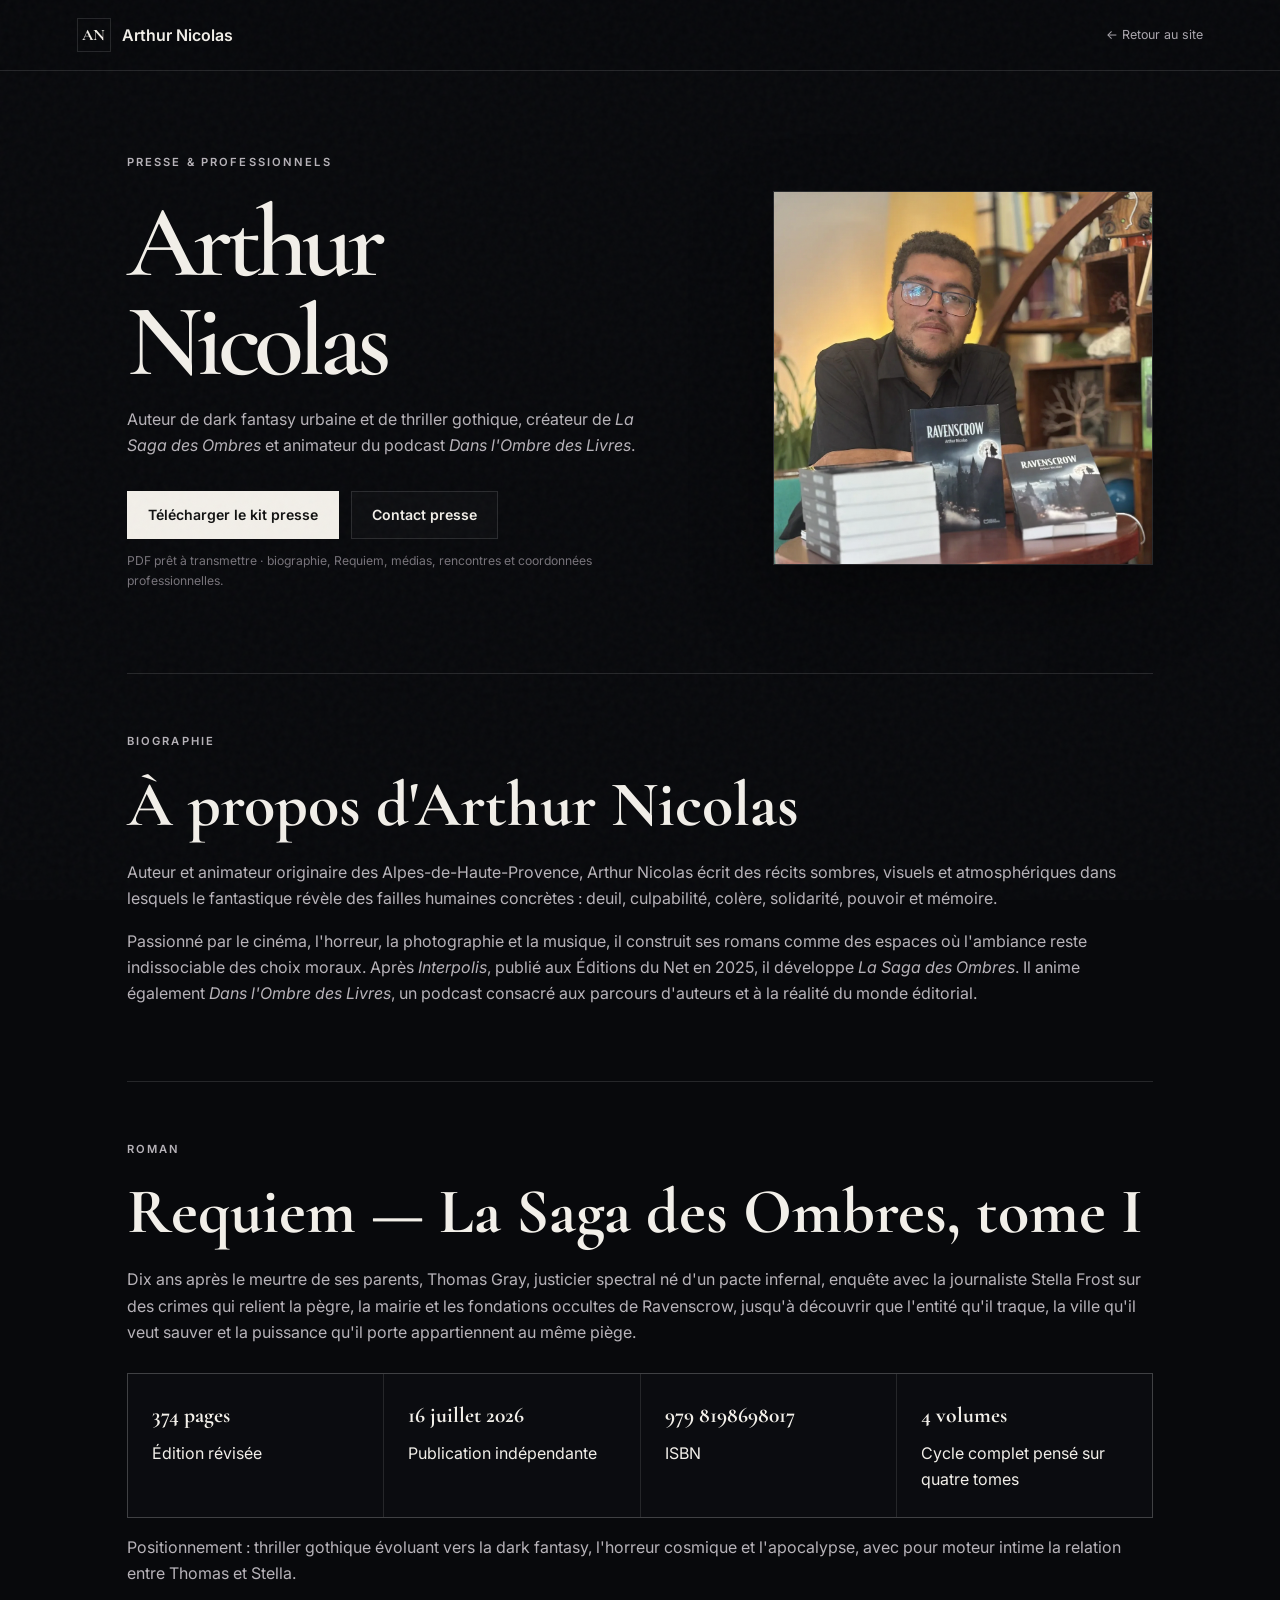
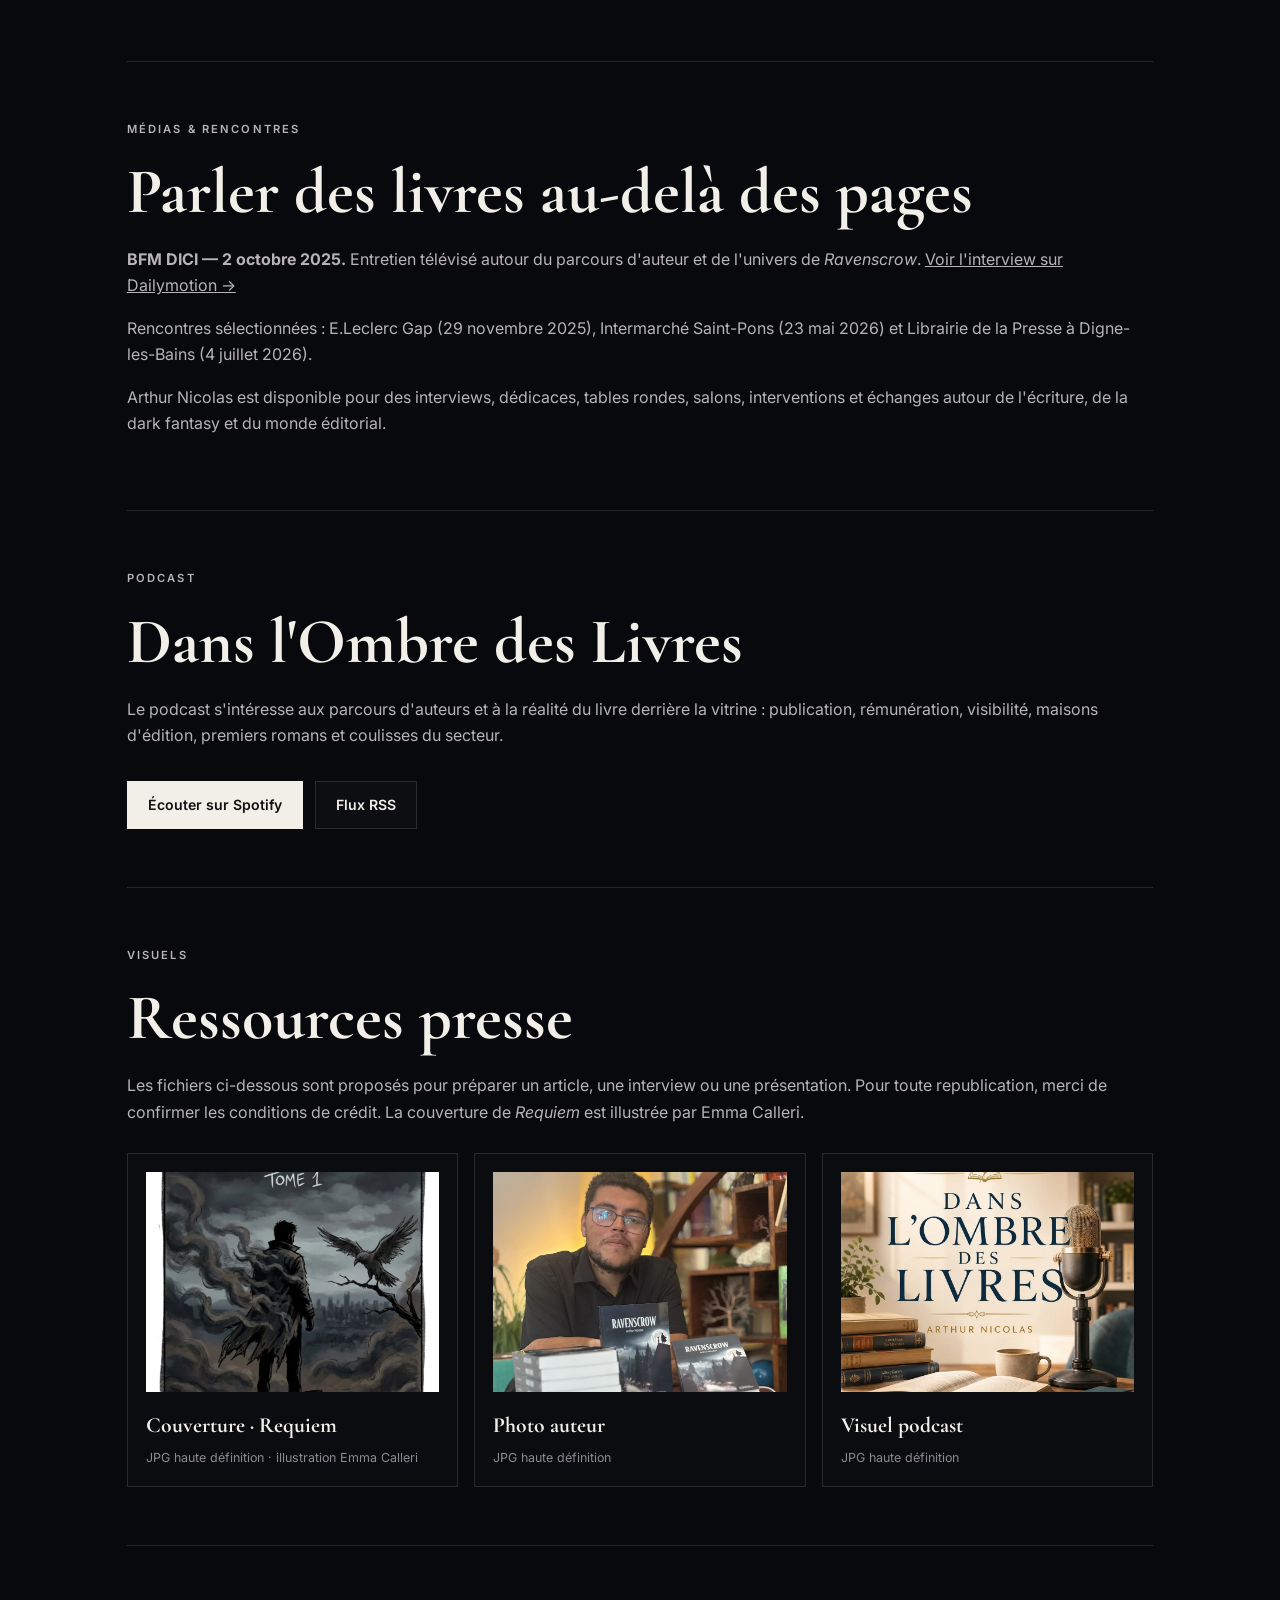
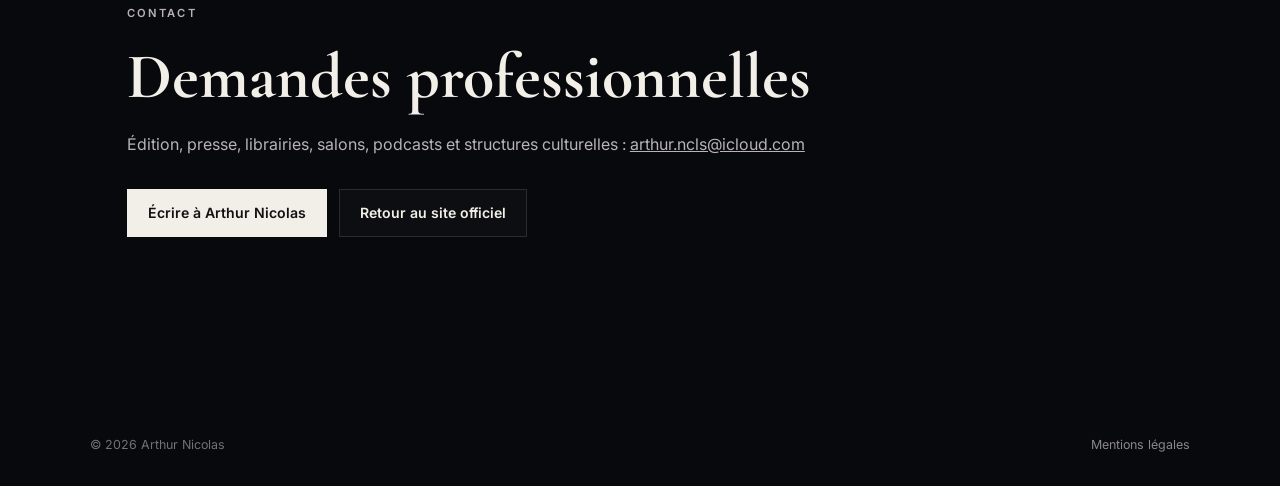
==== presse.html @ 440e4a22 "Ajoute l’espace presse et les visuels professionnels" ====
<!doctype html>
<html lang="fr">
<head>
  <meta charset="utf-8">
  <meta name="viewport" content="width=device-width,initial-scale=1">
  <meta name="theme-color" content="#08090c">
  <meta name="description" content="Espace presse et professionnel d'Arthur Nicolas : biographie, Requiem, kit presse, visuels et contact.">
  <meta name="robots" content="index,follow">
  <link rel="canonical" href="https://arthurncls.github.io/presse.html">
  <meta property="og:locale" content="fr_FR">
  <meta property="og:type" content="website">
  <meta property="og:title" content="Arthur Nicolas — Presse & professionnels">
  <meta property="og:description" content="Kit presse, biographie, informations sur Requiem, médias et visuels HD.">
  <meta property="og:image" content="https://arthurncls.github.io/assets/social/arthur-nicolas-og.jpg">
  <meta property="og:url" content="https://arthurncls.github.io/presse.html">
  <title>Arthur Nicolas — Presse & professionnels</title>
  <link rel="icon" href="favicon.svg" type="image/svg+xml">
  <link rel="preconnect" href="https://fonts.googleapis.com">
  <link rel="preconnect" href="https://fonts.gstatic.com" crossorigin>
  <link href="https://fonts.googleapis.com/css2?family=Cormorant+Garamond:wght@500;600;700&family=Inter:wght@400;500;600&display=swap" rel="stylesheet">
  <link rel="stylesheet" href="styles.css">
</head>
<body class="subpage">
  <div class="grain" aria-hidden="true"></div>
  <header class="subpage-header">
    <a class="brand" href="index.html"><span class="monogram">AN</span><span>Arthur Nicolas</span></a>
    <a class="back-link" href="index.html#presse">← Retour au site</a>
  </header>

  <main class="press-page">
    <div class="press-hero">
      <div>
        <p class="eyebrow">Presse & professionnels</p>
        <h1>Arthur<br>Nicolas</h1>
        <p>Auteur de dark fantasy urbaine et de thriller gothique, créateur de <em>La Saga des Ombres</em> et animateur du podcast <em>Dans l'Ombre des Livres</em>.</p>
        <div class="actions">
          <a class="button button-light" href="assets/presse/kit-presse-arthur-nicolas.pdf" download>Télécharger le kit presse</a>
          <a class="button button-line" href="mailto:arthur.ncls@icloud.com?subject=Presse%20-%20Arthur%20Nicolas">Contact presse</a>
        </div>
        <p class="download-note">PDF prêt à transmettre · biographie, Requiem, médias, rencontres et coordonnées professionnelles.</p>
      </div>
      <img src="assets/photos/arthur-author-ravenscrow.webp" alt="Arthur Nicolas avec des exemplaires de Ravenscrow">
    </div>

    <section>
      <p class="eyebrow">Biographie</p>
      <h2>À propos d'Arthur Nicolas</h2>
      <p>Auteur et animateur originaire des Alpes-de-Haute-Provence, Arthur Nicolas écrit des récits sombres, visuels et atmosphériques dans lesquels le fantastique révèle des failles humaines concrètes : deuil, culpabilité, colère, solidarité, pouvoir et mémoire.</p>
      <p>Passionné par le cinéma, l'horreur, la photographie et la musique, il construit ses romans comme des espaces où l'ambiance reste indissociable des choix moraux. Après <em>Interpolis</em>, publié aux Éditions du Net en 2025, il développe <em>La Saga des Ombres</em>. Il anime également <em>Dans l'Ombre des Livres</em>, un podcast consacré aux parcours d'auteurs et à la réalité du monde éditorial.</p>
    </section>

    <section>
      <p class="eyebrow">Roman</p>
      <h2>Requiem — La Saga des Ombres, tome I</h2>
      <p>Dix ans après le meurtre de ses parents, Thomas Gray, justicier spectral né d'un pacte infernal, enquête avec la journaliste Stella Frost sur des crimes qui relient la pègre, la mairie et les fondations occultes de Ravenscrow, jusqu'à découvrir que l'entité qu'il traque, la ville qu'il veut sauver et la puissance qu'il porte appartiennent au même piège.</p>
      <div class="press-facts">
        <div><strong>374 pages</strong><span>Édition révisée</span></div>
        <div><strong>16 juillet 2026</strong><span>Publication indépendante</span></div>
        <div><strong>979 8198698017</strong><span>ISBN</span></div>
        <div><strong>4 volumes</strong><span>Cycle complet pensé sur quatre tomes</span></div>
      </div>
      <p>Positionnement : thriller gothique évoluant vers la dark fantasy, l'horreur cosmique et l'apocalypse, avec pour moteur intime la relation entre Thomas et Stella.</p>
    </section>

    <section>
      <p class="eyebrow">Médias & rencontres</p>
      <h2>Parler des livres au-delà des pages</h2>
      <p><strong>BFM DICI — 2 octobre 2025.</strong> Entretien télévisé autour du parcours d'auteur et de l'univers de <em>Ravenscrow</em>. <a href="https://www.dailymotion.com/video/x9rkasw" target="_blank" rel="noreferrer">Voir l'interview sur Dailymotion →</a></p>
      <p>Rencontres sélectionnées : E.Leclerc Gap (29 novembre 2025), Intermarché Saint-Pons (23 mai 2026) et Librairie de la Presse à Digne-les-Bains (4 juillet 2026).</p>
      <p>Arthur Nicolas est disponible pour des interviews, dédicaces, tables rondes, salons, interventions et échanges autour de l'écriture, de la dark fantasy et du monde éditorial.</p>
    </section>

    <section>
      <p class="eyebrow">Podcast</p>
      <h2>Dans l'Ombre des Livres</h2>
      <p>Le podcast s'intéresse aux parcours d'auteurs et à la réalité du livre derrière la vitrine : publication, rémunération, visibilité, maisons d'édition, premiers romans et coulisses du secteur.</p>
      <div class="actions">
        <a class="button button-light" href="https://open.spotify.com/show/033r9RLPAxfJIBCkVPx3eZ" target="_blank" rel="noreferrer">Écouter sur Spotify</a>
        <a class="button button-line" href="https://anchor.fm/s/11343344c/podcast/rss" target="_blank" rel="noreferrer">Flux RSS</a>
      </div>
    </section>

    <section>
      <p class="eyebrow">Visuels</p>
      <h2>Ressources presse</h2>
      <p>Les fichiers ci-dessous sont proposés pour préparer un article, une interview ou une présentation. Pour toute republication, merci de confirmer les conditions de crédit. La couverture de <em>Requiem</em> est illustrée par Emma Calleri.</p>
      <div class="asset-grid">
        <a class="asset-card" href="assets/requiem-cover.jpg" target="_blank">
          <img src="assets/books/requiem.webp" alt="Couverture de Requiem">
          <strong>Couverture · Requiem</strong>
          <span>JPG haute définition · illustration Emma Calleri</span>
        </a>
        <a class="asset-card" href="assets/photos/arthur-author-ravenscrow.jpg" target="_blank">
          <img src="assets/photos/arthur-author-ravenscrow.webp" alt="Portrait d'Arthur Nicolas avec Ravenscrow">
          <strong>Photo auteur</strong>
          <span>JPG haute définition</span>
        </a>
        <a class="asset-card" href="assets/photos/podcast-dans-ombre-livres.jpg" target="_blank">
          <img src="assets/photos/podcast-dans-ombre-livres.webp" alt="Visuel Dans l'Ombre des Livres">
          <strong>Visuel podcast</strong>
          <span>JPG haute définition</span>
        </a>
      </div>
    </section>

    <section>
      <p class="eyebrow">Contact</p>
      <h2>Demandes professionnelles</h2>
      <p>Édition, presse, librairies, salons, podcasts et structures culturelles : <a href="mailto:arthur.ncls@icloud.com">arthur.ncls@icloud.com</a></p>
      <div class="actions">
        <a class="button button-light" href="mailto:arthur.ncls@icloud.com">Écrire à Arthur Nicolas</a>
        <a class="button button-line" href="index.html">Retour au site officiel</a>
      </div>
    </section>
  </main>

  <footer>
    <span>© 2026 Arthur Nicolas</span>
    <a class="footer-link" href="mentions-legales.html">Mentions légales</a>
  </footer>
</body>
</html>
---- styles.css ----
:root{--bg:#08090c;--panel:#0c0d11;--text:#f2efe9;--muted:#aaa6ad;--line:rgba(255,255,255,.12);--wine:#721a2d;--serif:"Cormorant Garamond",Georgia,serif;--sans:"Inter",system-ui,sans-serif}
*{box-sizing:border-box}
html{scroll-behavior:smooth}
body{margin:0;background:var(--bg);color:var(--text);font-family:var(--sans);line-height:1.65;overflow-x:hidden}
.grain{position:fixed;inset:0;pointer-events:none;z-index:100;opacity:.14;background-image:url("data:image/svg+xml,%3Csvg viewBox='0 0 180 180' xmlns='http://www.w3.org/2000/svg'%3E%3Cfilter id='n'%3E%3CfeTurbulence type='fractalNoise' baseFrequency='.82' numOctaves='3' stitchTiles='stitch'/%3E%3C/filter%3E%3Crect width='100%25' height='100%25' filter='url(%23n)' opacity='.23'/%3E%3C/svg%3E")}
a{color:inherit}
.site-header{position:fixed;inset:0 0 auto;height:72px;padding:0 clamp(20px,5vw,76px);display:flex;align-items:center;justify-content:space-between;z-index:90;background:linear-gradient(180deg,rgba(8,9,12,.94),rgba(8,9,12,.58),transparent);backdrop-filter:blur(8px)}
.brand{display:flex;align-items:center;gap:11px;text-decoration:none;font-weight:600;white-space:nowrap}
.monogram{width:34px;height:34px;border:1px solid var(--line);display:grid;place-items:center;font-family:var(--serif);font-weight:700}
.nav{display:flex;gap:clamp(13px,1.7vw,24px)}
.nav a{text-decoration:none;color:var(--muted);font-size:.8rem;transition:.2s;white-space:nowrap}
.nav a:hover{color:var(--text)}
.menu-button{display:none;border:1px solid var(--line);background:#0c0d11;color:var(--text);padding:8px 12px}
.hero{min-height:100svh;padding:130px clamp(24px,7vw,112px) 74px;display:flex;align-items:center;position:relative;overflow:hidden;border-bottom:1px solid var(--line)}
.hero-content{position:relative;z-index:3;max-width:980px}
.eyebrow{text-transform:uppercase;letter-spacing:.19em;font-size:.7rem;font-weight:600;color:#c2a7ad;margin:0 0 22px}
h1,h2,h3{font-family:var(--serif);margin:0;line-height:.96}
h1{font-size:clamp(4rem,9.2vw,9.5rem);font-weight:600;letter-spacing:-.055em}
h1 em{font-weight:500;color:#c9c1c3}
.lead{max-width:680px;color:var(--muted);font-size:clamp(1rem,1.5vw,1.25rem);margin:32px 0 0}
.actions{display:flex;gap:12px;flex-wrap:wrap;margin-top:32px}
.button{display:inline-flex;min-height:48px;align-items:center;justify-content:center;padding:0 20px;border:1px solid var(--line);text-decoration:none;font-weight:600;font-size:.88rem;transition:.2s}
.button:hover{transform:translateY(-2px);border-color:rgba(255,255,255,.34)}
.button-light{background:var(--text);color:#111;border-color:var(--text)}
.button-line{background:rgba(255,255,255,.02)}
.hero-bg{position:absolute;right:-3%;top:0;width:55%;height:100%;opacity:.62}
.hero-bg:before{content:"";position:absolute;width:350px;height:350px;border-radius:50%;right:18%;top:17%;background:radial-gradient(circle,#d0ccc4 0 3%,#777274 31%,#27262c 60%,transparent 71%);opacity:.5}
.hero-bg span{position:absolute;bottom:0;background:linear-gradient(#15161b,#030304);border:1px solid rgba(255,255,255,.04)}
.hero-bg span:before{content:"";position:absolute;left:50%;top:-90px;transform:translateX(-50%);border-left:48px solid transparent;border-right:48px solid transparent;border-bottom:90px solid #0a0b0e}
.hero-bg span:nth-child(1){height:48%;width:105px;left:10%}
.hero-bg span:nth-child(2){height:68%;width:145px;left:42%}
.hero-bg span:nth-child(3){height:39%;width:90px;right:8%}
.scroll{position:absolute;left:clamp(24px,7vw,112px);bottom:27px;text-decoration:none;color:#6f6d72;text-transform:uppercase;letter-spacing:.16em;font-size:.64rem}
.section{padding:110px clamp(24px,7vw,112px);border-bottom:1px solid var(--line);scroll-margin-top:70px}
.author,.podcast{display:grid;grid-template-columns:.8fr 1.2fr;gap:8vw}
.section h2{font-size:clamp(3.2rem,6.7vw,7rem);letter-spacing:-.04em}
.copy{max-width:780px;color:#bbb7bc}
.copy .intro{font-family:var(--serif);font-size:clamp(1.55rem,2.3vw,2.2rem);line-height:1.25;color:#e7e3e3;margin-top:0}
.author-intro{min-width:0}
.author-photo,.requiem-atmosphere,.encounter-photo,.podcast-artwork{margin:0}
.author-photo{margin-top:44px;max-width:470px}
.author-photo img{display:block;width:100%;aspect-ratio:1.04/1;object-fit:cover;object-position:center 40%;filter:saturate(.82) contrast(1.04);border:1px solid var(--line);box-shadow:0 28px 60px rgba(0,0,0,.42)}
.requiem-atmosphere{margin-top:46px;max-width:760px}
.requiem-atmosphere img{display:block;width:100%;aspect-ratio:4/3;object-fit:cover;object-position:center 46%;border:1px solid rgba(255,255,255,.13);box-shadow:0 28px 60px rgba(0,0,0,.38)}
.requiem-atmosphere figcaption,.encounter-photo figcaption{margin-top:10px;color:#858188;font-size:.69rem;text-transform:uppercase;letter-spacing:.12em}
.encounter-photo{margin:48px 0 0;max-width:980px}
.encounter-photo img{display:block;width:100%;height:430px;object-fit:cover;object-position:center 45%;filter:contrast(1.05);border:1px solid var(--line);box-shadow:0 26px 60px rgba(0,0,0,.35)}
.podcast-title{min-width:0}
.podcast-artwork{margin-top:42px;max-width:430px}
.podcast-artwork img{display:block;width:100%;aspect-ratio:1/1;object-fit:cover;border:1px solid rgba(255,255,255,.14);box-shadow:0 30px 70px rgba(0,0,0,.42)}
.author-photo{margin:42px 0 0;max-width:430px}
.author-photo img{display:block;width:100%;aspect-ratio:1/1;object-fit:cover;object-position:center 34%;border:1px solid var(--line);filter:saturate(.86) contrast(1.02);box-shadow:0 28px 60px rgba(0,0,0,.38)}
.author-photo:after{content:"";display:block;width:38%;height:1px;background:var(--wine);margin-top:14px}
.requiem-atmosphere{margin:52px 0 0}
.requiem-atmosphere img{display:block;width:100%;height:clamp(280px,38vw,520px);object-fit:cover;object-position:center 46%;border:1px solid var(--line);filter:saturate(.72) contrast(1.06)}
.requiem-atmosphere figcaption,.encounter-photo figcaption{margin-top:11px;color:#77737b;font-size:.69rem;text-transform:uppercase;letter-spacing:.12em}
.encounter-photo{margin:56px 0 0;display:grid;grid-template-columns:minmax(260px,.75fr) minmax(0,1.25fr);gap:26px;align-items:end}
.encounter-photo img{width:100%;max-width:520px;height:420px;object-fit:cover;object-position:center 42%;border:1px solid var(--line);filter:contrast(1.04)}
.encounter-photo figcaption{padding-bottom:12px;max-width:420px}
.podcast-artwork{margin:46px 0 0;max-width:430px}
.podcast-artwork img{display:block;width:100%;aspect-ratio:1/1;object-fit:cover;border:1px solid var(--line);box-shadow:0 28px 70px rgba(0,0,0,.4)}

.requiem{display:grid;grid-template-columns:minmax(280px,.62fr) minmax(0,1.38fr);gap:8vw;align-items:start;background:radial-gradient(circle at 10% 30%,rgba(114,26,45,.14),transparent 30%),linear-gradient(135deg,#0a0b0f,#111116)}
.cover-wrap{margin:0;position:sticky;top:106px;max-width:460px}
.cover-wrap img{display:block;width:100%;box-shadow:0 40px 80px rgba(0,0,0,.6);border:1px solid rgba(255,255,255,.15)}
.cover-wrap figcaption{margin-top:12px;color:#89858c;font-size:.72rem;text-transform:uppercase;letter-spacing:.12em}
.meta{text-transform:uppercase;letter-spacing:.11em;font-size:.72rem;color:#bca5aa;margin:22px 0}
.logline{font-family:var(--serif);font-size:clamp(1.45rem,2.25vw,2.25rem);line-height:1.22;color:#e3dfe1;max-width:900px}
.facts{display:flex;gap:8px;flex-wrap:wrap;margin:26px 0 34px}
.facts span{border:1px solid var(--line);padding:7px 11px;color:#9d98a0;font-size:.75rem}
.synopsis{border-top:1px solid var(--line);border-bottom:1px solid var(--line);padding:20px 0}
.synopsis summary{cursor:pointer;list-style:none;font-weight:600}
.synopsis summary::-webkit-details-marker{display:none}
.synopsis summary:after{content:"+";float:right;font-size:1.3rem}
.synopsis[open] summary:after{content:"–"}
.synopsis div{padding-top:12px;color:#b6b2b8;max-width:850px}
.book-copy blockquote{margin:42px 0 0;padding:5px 0 5px 24px;border-left:2px solid var(--wine);font-family:var(--serif);font-size:clamp(1.35rem,2vw,1.9rem);line-height:1.25;color:#d7d2d4}
.section-head{max-width:980px}
.section-head>p:last-child{max-width:680px;color:var(--muted)}
.grid{margin-top:58px;display:grid;grid-template-columns:repeat(4,1fr);gap:1px;background:var(--line);border:1px solid var(--line)}
.grid article{background:var(--bg);padding:34px;min-height:280px}
.grid article>span{font-family:var(--serif);font-size:1.3rem;color:#736c71}
.grid h3{font-size:2rem;margin:62px 0 15px}
.grid p{margin:0;color:var(--muted)}
.encounters{background:linear-gradient(180deg,#090a0d,#0d0e12)}
.encounter-head{display:grid;grid-template-columns:1fr;gap:0}
.timeline{margin-top:58px;display:grid;grid-template-columns:1.25fr repeat(2,1fr);border:1px solid var(--line);background:var(--line);gap:1px}
.timeline article,.timeline-card{background:var(--panel);padding:32px;min-height:270px;display:flex;flex-direction:column}.timeline-card{text-decoration:none}.timeline-link{transition:.2s}.timeline-link:hover{background:#121319}.timeline-link:hover h3{color:#fff}
.timeline .timeline-featured{background:radial-gradient(circle at 15% 15%,rgba(114,26,45,.35),transparent 48%),#0d0e12}
.timeline time,.timeline-kicker{font-size:.68rem;text-transform:uppercase;letter-spacing:.15em;color:#bca5aa;margin:0 0 42px}
.timeline h3{font-size:2rem;line-height:1;margin-bottom:14px}
.timeline p{color:var(--muted);margin:0}
.timeline .timeline-featured>a{margin-top:auto;padding-top:26px;text-decoration:none;font-size:.82rem;color:#ddd7da}.timeline-card .watch-link{margin-top:auto;padding-top:26px;font-size:.82rem;color:#ddd7da}.timeline-card{margin-top:0!important;color:var(--text)}
.books{background:radial-gradient(circle at 12% 10%,rgba(114,26,45,.12),transparent 28%),#090a0d}
.books-head{margin-bottom:54px}
.bookstore-grid{display:grid;grid-template-columns:1fr 1fr;gap:1px;background:var(--line);border:1px solid var(--line)}
.store-card{background:#0c0d11;display:grid;grid-template-columns:180px 1fr;gap:30px;padding:30px;min-height:330px;align-items:center}
.store-cover img{display:block;width:100%;max-height:270px;object-fit:cover;box-shadow:0 20px 45px rgba(0,0,0,.45);border:1px solid rgba(255,255,255,.12)}
.store-placeholder{height:270px;border:1px solid rgba(255,255,255,.12);display:flex;flex-direction:column;justify-content:space-between;padding:22px;background:linear-gradient(155deg,#17191f,#08090c 55%,#151016);box-shadow:0 20px 45px rgba(0,0,0,.4)}
.store-placeholder span{font-family:var(--serif);font-size:1.15rem;color:#a98b92}
.store-placeholder strong{font-family:var(--serif);font-size:1.65rem;letter-spacing:.08em;line-height:1}
.store-copy h3{font-size:2.6rem;margin:8px 0 15px}
.store-copy p{color:var(--muted)}
.store-kicker{text-transform:uppercase;letter-spacing:.14em;font-size:.66rem!important;color:#bca5aa!important;margin:0}
.store-copy .button{margin-top:18px}
.podcast-player{margin-top:30px;border:1px solid var(--line);background:#07080a;padding:8px}
.podcast-player iframe{display:block;border-radius:4px}
.rss-head{display:flex;align-items:center;justify-content:space-between;gap:20px;margin-top:38px;margin-bottom:14px}
.rss-head .eyebrow{margin:0}
.rss-head a{font-size:.75rem;color:#a8a4aa;text-decoration:none;border-bottom:1px solid #4e4b51}
.rss-episodes{display:grid;gap:1px;background:var(--line);border:1px solid var(--line)}
.rss-episode{background:#0b0c10;padding:24px}
.rss-episode time{display:block;text-transform:uppercase;letter-spacing:.13em;font-size:.66rem;color:#a98f96;margin-bottom:10px}
.rss-episode h3{font-size:clamp(1.5rem,2.2vw,2.15rem);line-height:1.06;margin-bottom:10px}
.rss-episode p{color:var(--muted);font-size:.9rem;margin:0 0 16px}
.rss-episode audio{width:100%;height:38px;margin-top:4px}
.rss-episode .episode-link{display:inline-block;margin-top:14px;text-decoration:none;font-size:.78rem;border-bottom:1px solid #57545a}
.rss-loading{margin:0;background:#0b0c10;padding:22px;color:var(--muted)}
.podcast{background:radial-gradient(circle at 90% 50%,rgba(114,26,45,.16),transparent 34%)}
.press{display:grid;grid-template-columns:.75fr 1.25fr;gap:7vw;background:linear-gradient(135deg,#0a0b0f,#121014)}
.press-title h2{font-size:clamp(3rem,5.8vw,6.3rem)}
.press-panel{max-width:900px}
.press-intro{font-family:var(--serif);font-size:clamp(1.35rem,2.15vw,2rem);line-height:1.27;color:#ddd8da;margin:0 0 40px}
.press-grid{display:grid;grid-template-columns:repeat(3,1fr);gap:1px;background:var(--line);border:1px solid var(--line)}
.press-grid>div{background:#0b0c10;padding:25px}
.press-grid span{font-family:var(--serif);font-size:1.2rem;color:#786f74}
.press-grid h3{font-size:1.55rem;margin:32px 0 12px}
.press-grid p{font-size:.9rem;color:var(--muted);margin:0}
.contact{text-align:center;padding-top:145px;padding-bottom:145px}
.contact h2{max-width:1000px;margin:auto}
.contact>p:not(.eyebrow){color:var(--muted);max-width:650px;margin:25px auto}
.contact-links{display:flex;gap:18px;justify-content:center;flex-wrap:wrap;margin-top:34px}
.contact-links a{text-decoration:none;border-bottom:1px solid #57545a;padding-bottom:3px}
footer{display:flex;justify-content:space-between;gap:24px;padding:30px clamp(24px,7vw,112px);font-size:.78rem;color:#737078}
@media(max-width:1100px){.nav{gap:12px}.nav a{font-size:.74rem}}
@media(max-width:980px){
  .author-photo{max-width:520px}
  .podcast-artwork{max-width:460px}
  .encounter-photo{grid-template-columns:1fr}.encounter-photo img{max-width:620px;height:auto}
  .bookstore-grid{grid-template-columns:1fr}
  .nav{display:none;position:absolute;top:62px;left:20px;right:20px;background:#0c0d11;border:1px solid var(--line);padding:20px;flex-direction:column}
  .nav.open{display:flex}
  .menu-button{display:block}
  .hero-bg{width:74%;right:-28%;opacity:.38}
  .author,.requiem,.podcast,.press{grid-template-columns:1fr}
  .cover-wrap{position:relative;top:auto;max-width:340px}
  .grid{grid-template-columns:repeat(2,1fr)}
  .timeline{grid-template-columns:repeat(2,1fr)}
}
@media(max-width:700px){.press-grid{grid-template-columns:1fr}}
@media(max-width:640px){
  .author-photo,.podcast-artwork{margin-top:30px}
  .requiem-atmosphere{margin-top:38px}.requiem-atmosphere img{height:330px}
  .encounter-photo{margin-top:38px;gap:10px}.encounter-photo figcaption{padding-bottom:0}
  .rss-head{align-items:flex-start;flex-direction:column;gap:8px}
  .rss-episode{padding:20px}
  .store-card{grid-template-columns:92px 1fr;gap:18px;padding:20px;min-height:0;align-items:start}
  .store-cover img,.store-placeholder{height:auto;max-height:none;min-height:138px}
  .store-placeholder{padding:12px}
  .store-placeholder strong{font-size:1rem;word-break:break-word}
  .store-copy h3{font-size:2rem}
  .store-copy .button{width:100%;padding:0 12px;font-size:.78rem}
  .timeline article,.timeline-card{min-height:190px;padding:24px}
  .timeline time,.timeline-kicker{margin-bottom:28px}
  .timeline h3{font-size:1.8rem}
  .site-header{height:64px}
  .hero{padding-left:20px;padding-right:20px}
  h1{font-size:clamp(3.4rem,17vw,5.2rem)}
  .section{padding:82px 20px}
  .section h2{font-size:clamp(3rem,15vw,4.8rem)}
  .grid,.timeline{grid-template-columns:1fr}
  .grid article{min-height:220px}
  .grid h3{margin-top:42px}
  .timeline article{min-height:220px}
  footer{padding:25px 20px;flex-direction:column}
}
@media(prefers-reduced-motion:reduce){html{scroll-behavior:auto}.button{transition:none}}

/* Final polish */
.events-split{margin-top:58px}
.events-label{display:flex;align-items:flex-end;justify-content:space-between;gap:24px;padding-bottom:16px;border-bottom:1px solid var(--line)}
.events-label .eyebrow{margin:0}
.events-label span{font-size:.78rem;color:#77737a}
.upcoming-card{display:grid;grid-template-columns:.8fr 1.4fr auto;gap:32px;align-items:end;padding:34px;margin-top:18px;border:1px solid var(--line);background:radial-gradient(circle at 8% 15%,rgba(114,26,45,.28),transparent 45%),#0c0d11}
.upcoming-card .timeline-kicker{margin:0 0 24px;font-size:.68rem;text-transform:uppercase;letter-spacing:.15em;color:#bca5aa}
.upcoming-card h3{font-size:clamp(2rem,3.2vw,3.3rem)}
.upcoming-card>p{margin:0;color:var(--muted);max-width:620px}
.upcoming-card>a{text-decoration:none;white-space:nowrap;font-size:.82rem;border-bottom:1px solid #5d5960;padding-bottom:3px}
.archive-head{display:flex;align-items:end;justify-content:space-between;gap:22px;margin-top:62px;margin-bottom:16px}
.archive-head .eyebrow{margin:0}
.archive-head h3{font-size:clamp(1.8rem,3vw,2.9rem);color:#d7d1d4}
.timeline.timeline-archive{margin-top:0;grid-template-columns:repeat(2,1fr)}
.timeline.timeline-archive article,.timeline.timeline-archive .timeline-card{min-height:250px}
.rss-episode{display:grid;grid-template-columns:92px minmax(0,1fr);gap:20px;align-items:start}
.rss-episode.no-image{grid-template-columns:1fr}
.rss-thumb{display:block;width:92px;height:92px;object-fit:cover;border:1px solid var(--line)}
.rss-content{min-width:0}
.rss-content time{margin-bottom:8px}
.footer-link{color:#8a868e;text-decoration:none}
.footer-link:hover{color:var(--text)}
.subpage{min-height:100vh;background:var(--bg)}
.subpage-header{position:sticky;top:0;z-index:30;padding:18px clamp(20px,6vw,86px);display:flex;align-items:center;justify-content:space-between;background:rgba(8,9,12,.94);border-bottom:1px solid var(--line);backdrop-filter:blur(10px)}
.subpage-header a{text-decoration:none}
.back-link{font-size:.78rem;color:#aaa6ad}
.press-page,.legal-page{max-width:1180px;margin:0 auto;padding:82px clamp(20px,6vw,80px) 110px}
.press-hero{display:grid;grid-template-columns:1.15fr .85fr;gap:7vw;align-items:center;padding-bottom:70px;border-bottom:1px solid var(--line)}
.press-hero h1{font-size:clamp(3.8rem,8vw,7.5rem)}
.press-hero p{color:var(--muted);max-width:650px}
.press-hero img{display:block;width:100%;max-width:380px;margin-left:auto;border:1px solid var(--line);box-shadow:0 28px 70px rgba(0,0,0,.45)}
.press-page section,.legal-page section{padding:58px 0;border-bottom:1px solid var(--line)}
.press-page section:last-child,.legal-page section:last-child{border-bottom:0}
.press-page h2,.legal-page h1,.legal-page h2{font-family:var(--serif);line-height:1}
.press-page h2{font-size:clamp(2.5rem,5vw,4.6rem);margin-bottom:22px}
.press-page p,.legal-page p,.legal-page li{color:#b7b3b9}
.press-facts{display:grid;grid-template-columns:repeat(4,1fr);gap:1px;background:var(--line);border:1px solid var(--line);margin-top:28px}
.press-facts div{background:#0b0c10;padding:24px}
.press-facts strong{display:block;font-family:var(--serif);font-size:1.35rem;color:var(--text);margin-bottom:6px}
.asset-grid{display:grid;grid-template-columns:repeat(3,1fr);gap:16px;margin-top:28px}
.asset-card{display:flex;flex-direction:column;border:1px solid var(--line);background:#0b0c10;padding:18px;text-decoration:none}
.asset-card img{display:block;width:100%;aspect-ratio:4/3;object-fit:cover;margin-bottom:16px}
.asset-card strong{font-family:var(--serif);font-size:1.35rem}
.asset-card span{color:#8d8990;font-size:.78rem;margin-top:4px}
.legal-page{max-width:900px}
.legal-page h1{font-size:clamp(3.4rem,7vw,6rem);margin:0 0 24px}
.legal-page h2{font-size:2rem;margin:0 0 16px}
.legal-page ul{padding-left:20px}
.download-note{font-size:.76rem;color:#77737a!important}
@media(max-width:900px){
  .upcoming-card{grid-template-columns:1fr}
  .upcoming-card>a{justify-self:start}
  .press-hero{grid-template-columns:1fr}
  .press-hero img{margin:0;max-width:340px}
  .press-facts{grid-template-columns:repeat(2,1fr)}
  .asset-grid{grid-template-columns:1fr 1fr}
}
@media(max-width:640px){
  .events-label,.archive-head{align-items:flex-start;flex-direction:column;gap:7px}
  .timeline.timeline-archive{grid-template-columns:1fr}
  .rss-episode{grid-template-columns:72px minmax(0,1fr);gap:14px}
  .rss-thumb{width:72px;height:72px}
  .subpage-header{padding:14px 20px}
  .press-page,.legal-page{padding:62px 20px 90px}
  .press-facts,.asset-grid{grid-template-columns:1fr}
}
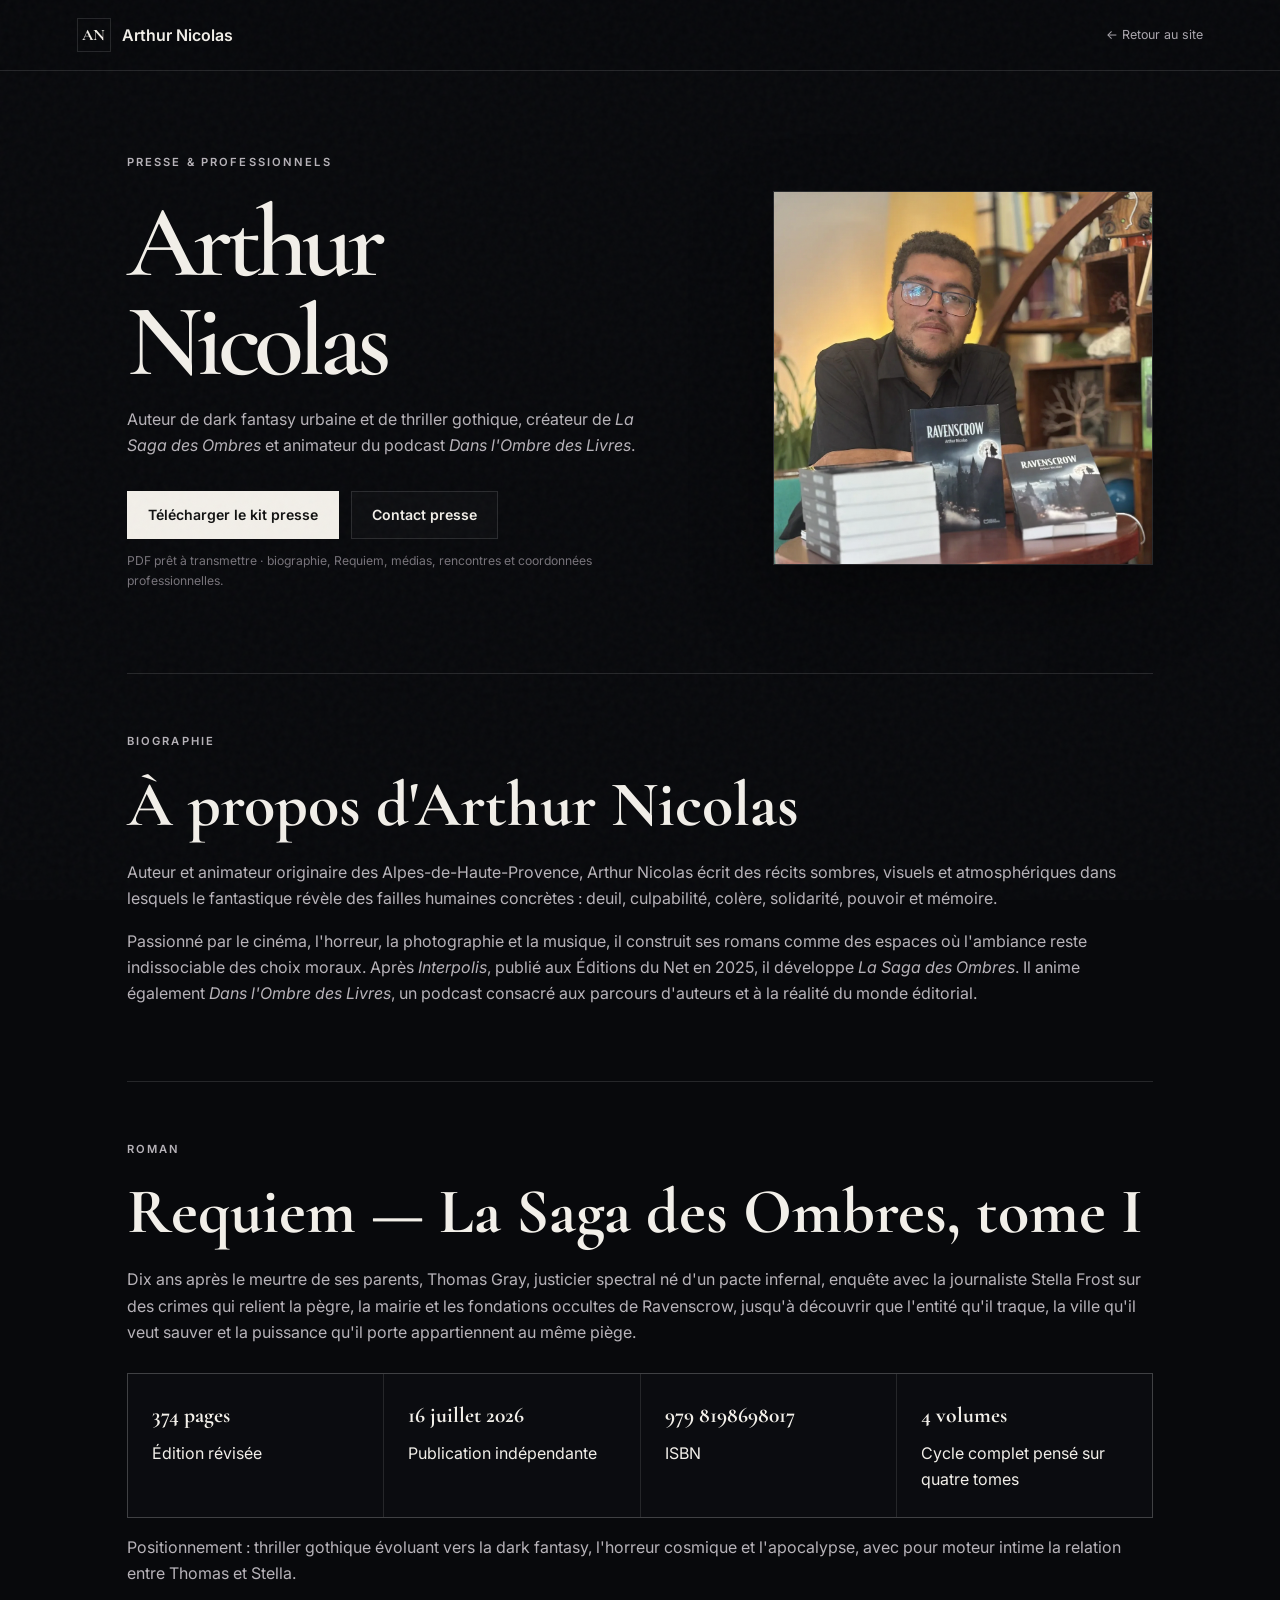
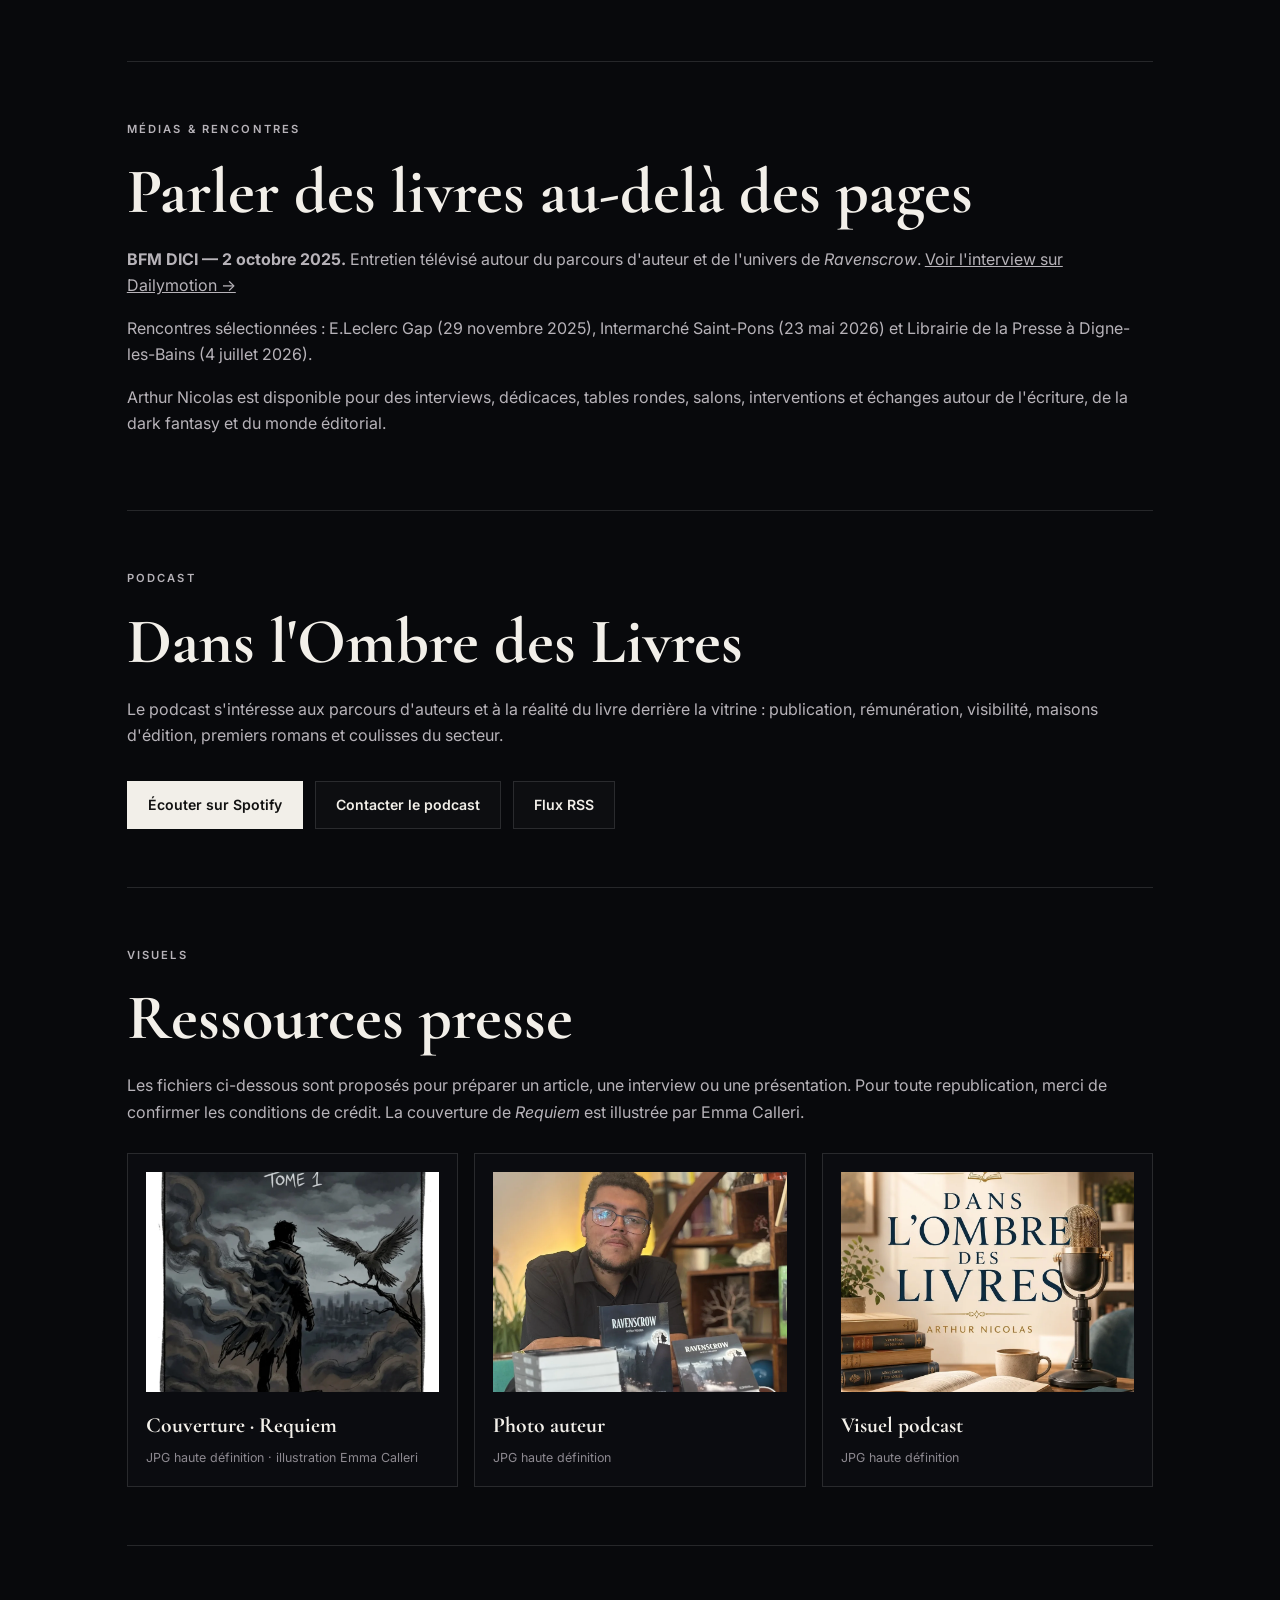
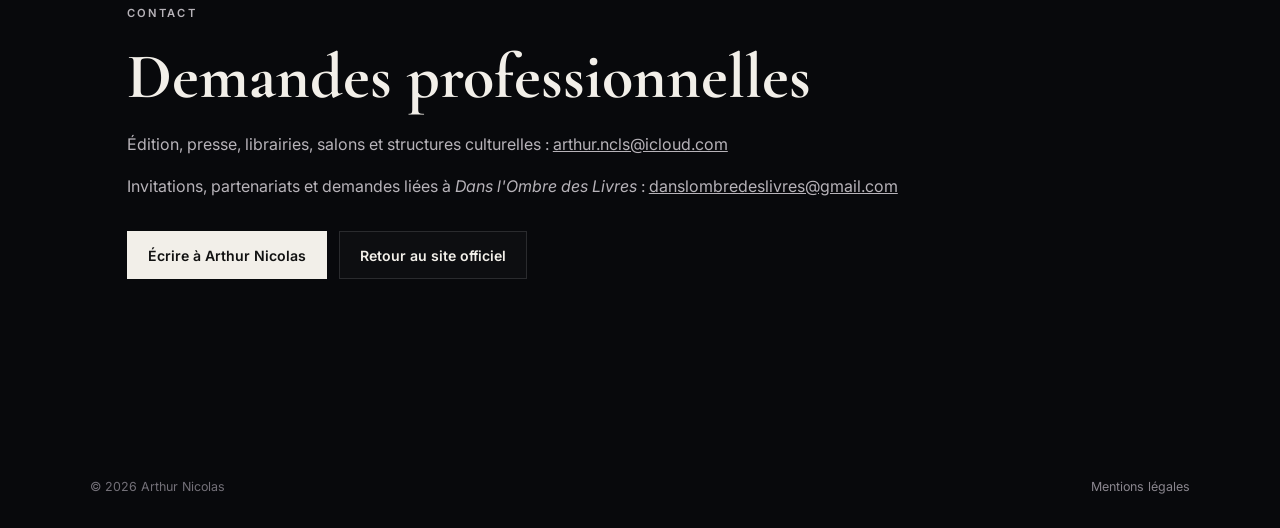
==== commit 97678576: "Ajoute le mail du podcast à l’espace presse" ====
--- a/presse.html
+++ b/presse.html
@@ -76,6 +76,7 @@
       <p>Le podcast s'intéresse aux parcours d'auteurs et à la réalité du livre derrière la vitrine : publication, rémunération, visibilité, maisons d'édition, premiers romans et coulisses du secteur.</p>
       <div class="actions">
         <a class="button button-light" href="https://open.spotify.com/show/033r9RLPAxfJIBCkVPx3eZ" target="_blank" rel="noreferrer">Écouter sur Spotify</a>
+        <a class="button button-line" href="mailto:danslombredeslivres@gmail.com?subject=Dans%20l%27Ombre%20des%20Livres">Contacter le podcast</a>
         <a class="button button-line" href="https://anchor.fm/s/11343344c/podcast/rss" target="_blank" rel="noreferrer">Flux RSS</a>
       </div>
     </section>
@@ -106,7 +107,8 @@
     <section>
       <p class="eyebrow">Contact</p>
       <h2>Demandes professionnelles</h2>
-      <p>Édition, presse, librairies, salons, podcasts et structures culturelles : <a href="mailto:arthur.ncls@icloud.com">arthur.ncls@icloud.com</a></p>
+      <p>Édition, presse, librairies, salons et structures culturelles : <a href="mailto:arthur.ncls@icloud.com">arthur.ncls@icloud.com</a></p>
+      <p>Invitations, partenariats et demandes liées à <em>Dans l'Ombre des Livres</em> : <a href="mailto:danslombredeslivres@gmail.com">danslombredeslivres@gmail.com</a></p>
       <div class="actions">
         <a class="button button-light" href="mailto:arthur.ncls@icloud.com">Écrire à Arthur Nicolas</a>
         <a class="button button-line" href="index.html">Retour au site officiel</a>
